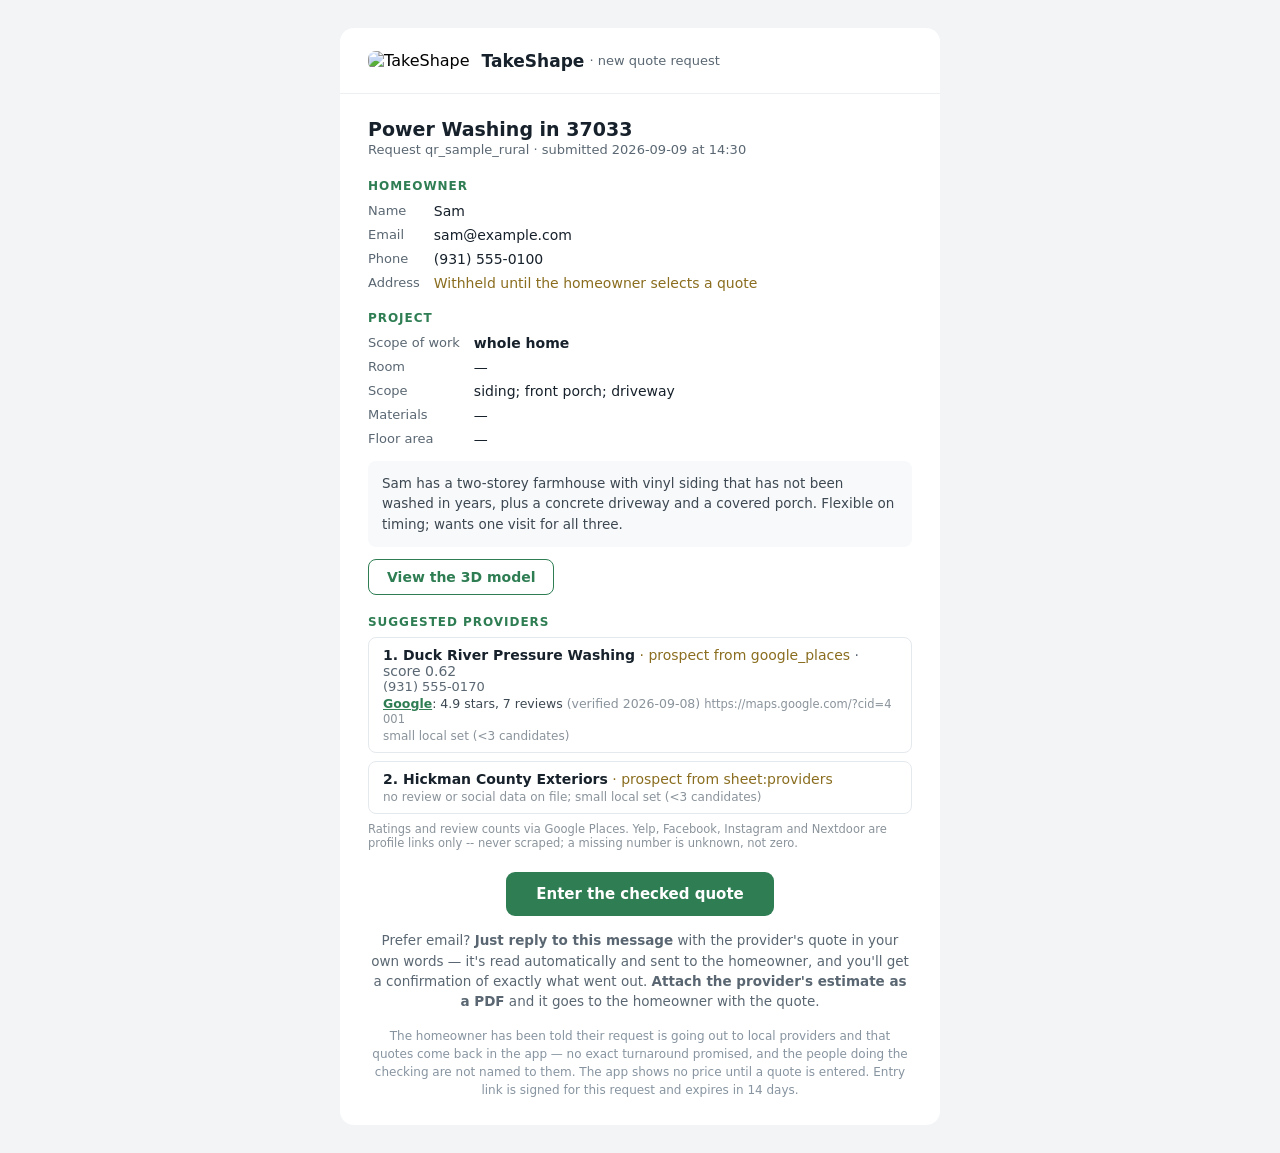
==== backend/docs/samples/ops-email-rural.html @ e4604470 "Sprint 1 follow-up: the first TestFlight run, and a silent-failure warning Quintin's Sep 23 notes fr" ====
<!doctype html><html><body style="margin:0;padding:0;background:#F2F4F6">
<table role="presentation" width="100%" cellpadding="0" cellspacing="0" style="background:#F2F4F6;padding:28px 12px">
<tr><td align="center">
<table role="presentation" width="600" cellpadding="0" cellspacing="0" style="max-width:600px;width:100%;background:#FFFFFF;border-radius:14px;overflow:hidden;font-family:'Segoe UI',system-ui,-apple-system,sans-serif">
<tr><td style="padding:22px 28px;border-bottom:1px solid #EDF0F3">
  <img src="https://ops.example.com/api/v1/assets/takeshape-logo.png" width="36" height="36" alt="TakeShape" style="border-radius:8px;vertical-align:middle;margin-right:12px"><span style="font-size:17px;font-weight:700;color:#17212B;vertical-align:middle">TakeShape</span>
  <span style="font-size:13px;color:#5A6772;vertical-align:middle"> · new quote request</span>
</td></tr>
<tr><td style="padding:24px 28px 8px">
  <div style="font-size:19px;font-weight:700;color:#17212B;margin-bottom:2px">Power Washing in 37033</div>
  <div style="font-size:13px;color:#5A6772">Request qr_sample_rural · submitted 2026-09-09 at 14:30</div>
</td></tr>
<tr><td style="padding:14px 28px 0">
  <div style="font-size:12px;font-weight:700;letter-spacing:.08em;text-transform:uppercase;color:#2E7D53;margin-bottom:6px">Homeowner</div>
  <table role="presentation" cellpadding="0" cellspacing="0">
    <tr><td style="padding:4px 14px 4px 0;color:#5A6772;font-size:13px;white-space:nowrap;vertical-align:top">Name</td><td style="padding:4px 0;color:#17212B;font-size:14px">Sam</td></tr>
    <tr><td style="padding:4px 14px 4px 0;color:#5A6772;font-size:13px;white-space:nowrap;vertical-align:top">Email</td><td style="padding:4px 0;color:#17212B;font-size:14px">sam@example.com</td></tr>
    <tr><td style="padding:4px 14px 4px 0;color:#5A6772;font-size:13px;white-space:nowrap;vertical-align:top">Phone</td><td style="padding:4px 0;color:#17212B;font-size:14px">(931) 555-0100</td></tr>
    <tr><td style="padding:4px 14px 4px 0;color:#5A6772;font-size:13px;white-space:nowrap;vertical-align:top">Address</td><td style="padding:4px 0;color:#17212B;font-size:14px"><span style="color:#8A6D1F">Withheld until the homeowner selects a quote</span></td></tr>
  </table>
</td></tr>
<tr><td style="padding:16px 28px 0">
  <div style="font-size:12px;font-weight:700;letter-spacing:.08em;text-transform:uppercase;color:#2E7D53;margin-bottom:6px">Project</div>
  <table role="presentation" cellpadding="0" cellspacing="0">
    <tr><td style="padding:4px 14px 4px 0;color:#5A6772;font-size:13px;white-space:nowrap;vertical-align:top">Scope of work</td><td style="padding:4px 0;color:#17212B;font-size:14px"><span style="font-weight:600">whole home</span></td></tr>
    <tr><td style="padding:4px 14px 4px 0;color:#5A6772;font-size:13px;white-space:nowrap;vertical-align:top">Room</td><td style="padding:4px 0;color:#17212B;font-size:14px">&mdash;</td></tr>
    <tr><td style="padding:4px 14px 4px 0;color:#5A6772;font-size:13px;white-space:nowrap;vertical-align:top">Scope</td><td style="padding:4px 0;color:#17212B;font-size:14px">siding; front porch; driveway</td></tr>
    <tr><td style="padding:4px 14px 4px 0;color:#5A6772;font-size:13px;white-space:nowrap;vertical-align:top">Materials</td><td style="padding:4px 0;color:#17212B;font-size:14px">—</td></tr>
    <tr><td style="padding:4px 14px 4px 0;color:#5A6772;font-size:13px;white-space:nowrap;vertical-align:top">Floor area</td><td style="padding:4px 0;color:#17212B;font-size:14px">—</td></tr>
  </table>
  <div style="margin-top:10px;padding:12px 14px;background:#F7F9FA;border-radius:8px;color:#3D4852;font-size:13.5px;line-height:1.55">Sam has a two-storey farmhouse with vinyl siding that has not been washed in years, plus a concrete driveway and a covered porch. Flexible on timing; wants one visit for all three.</div>
  <div style="margin-top:12px"><a href="https://storage.example.com/home-assets/flow-models/sample.usdz?token=sample" style="display:inline-block;background:#FFFFFF;color:#2E7D53;border:1.5px solid #2E7D53;border-radius:8px;padding:9px 18px;font-size:14px;font-weight:600;text-decoration:none">View the 3D model</a></div>
</td></tr>
<tr><td style="padding:20px 28px 0">
  <div style="font-size:12px;font-weight:700;letter-spacing:.08em;text-transform:uppercase;color:#2E7D53;margin-bottom:8px">Suggested providers</div>
  <div style="padding:9px 14px;border:1px solid #E4E9ED;border-radius:8px;margin:0 0 8px"><div style="font-size:14px;color:#17212B"><span style="font-weight:600">1. Duck River Pressure Washing</span><span style="color:#8A6D1F"> · prospect from google_places</span><span style="color:#5A6772"> · score 0.62</span></div><div style="color:#5A6772;font-size:13px">(931) 555-0170</div><div style="color:#3D4852;font-size:12.5px;margin-top:2px"><a href="https://maps.google.com/?cid=4001" style="color:#2E7D53;font-weight:600">Google</a>: 4.9 stars, 7 reviews <span style="color:#8A939B">(verified 2026-09-08)</span> <span style="color:#8A939B;font-size:11.5px;word-break:break-all">https://maps.google.com/?cid=4001</span></div><div style="color:#8A939B;font-size:12px;margin-top:3px">small local set (&lt;3 candidates)</div></div><div style="padding:9px 14px;border:1px solid #E4E9ED;border-radius:8px;margin:0 0 8px"><div style="font-size:14px;color:#17212B"><span style="font-weight:600">2. Hickman County Exteriors</span><span style="color:#8A6D1F"> · prospect from sheet:providers</span></div><div style="color:#5A6772;font-size:13px"></div><div style="color:#8A939B;font-size:12px;margin-top:3px">no review or social data on file; small local set (&lt;3 candidates)</div></div><div style="color:#8A939B;font-size:11.5px;margin-top:4px">Ratings and review counts via Google Places. Yelp, Facebook, Instagram and Nextdoor are profile links only -- never scraped; a missing number is unknown, not zero.</div>
</td></tr>
<tr><td style="padding:22px 28px 26px" align="center">
  <a href="https://ops.example.com/api/v1/ops/entry/qr_sample_rural/1791398200/ab8930c6ec33878469d8db45694a1dd8c842461518010eeeefdf3cd89e3b128f" style="display:inline-block;background:#2E7D53;color:#FFFFFF;border-radius:9px;padding:13px 30px;font-size:15px;font-weight:700;text-decoration:none">Enter the checked quote</a>
  <p style="color:#5A6772;font-size:13.5px;line-height:1.5;margin:14px 0 0">Prefer email? <strong>Just reply to this message</strong> with the provider's quote in your own words — it's read automatically and sent to the homeowner, and you'll get a confirmation of exactly what went out. <strong>Attach the provider's estimate as a PDF</strong> and it goes to the homeowner with the quote.</p>
  <p style="color:#8794A0;font-size:12px;line-height:1.5;margin:16px 0 0">The homeowner has been told their request is going out to local providers and that quotes come back in the app — no exact turnaround promised, and the people doing the checking are not named to them. The app shows no price until a quote is entered. Entry link is signed for this request and expires in 14 days.</p>
</td></tr>
</table>
</td></tr></table>
</body></html>
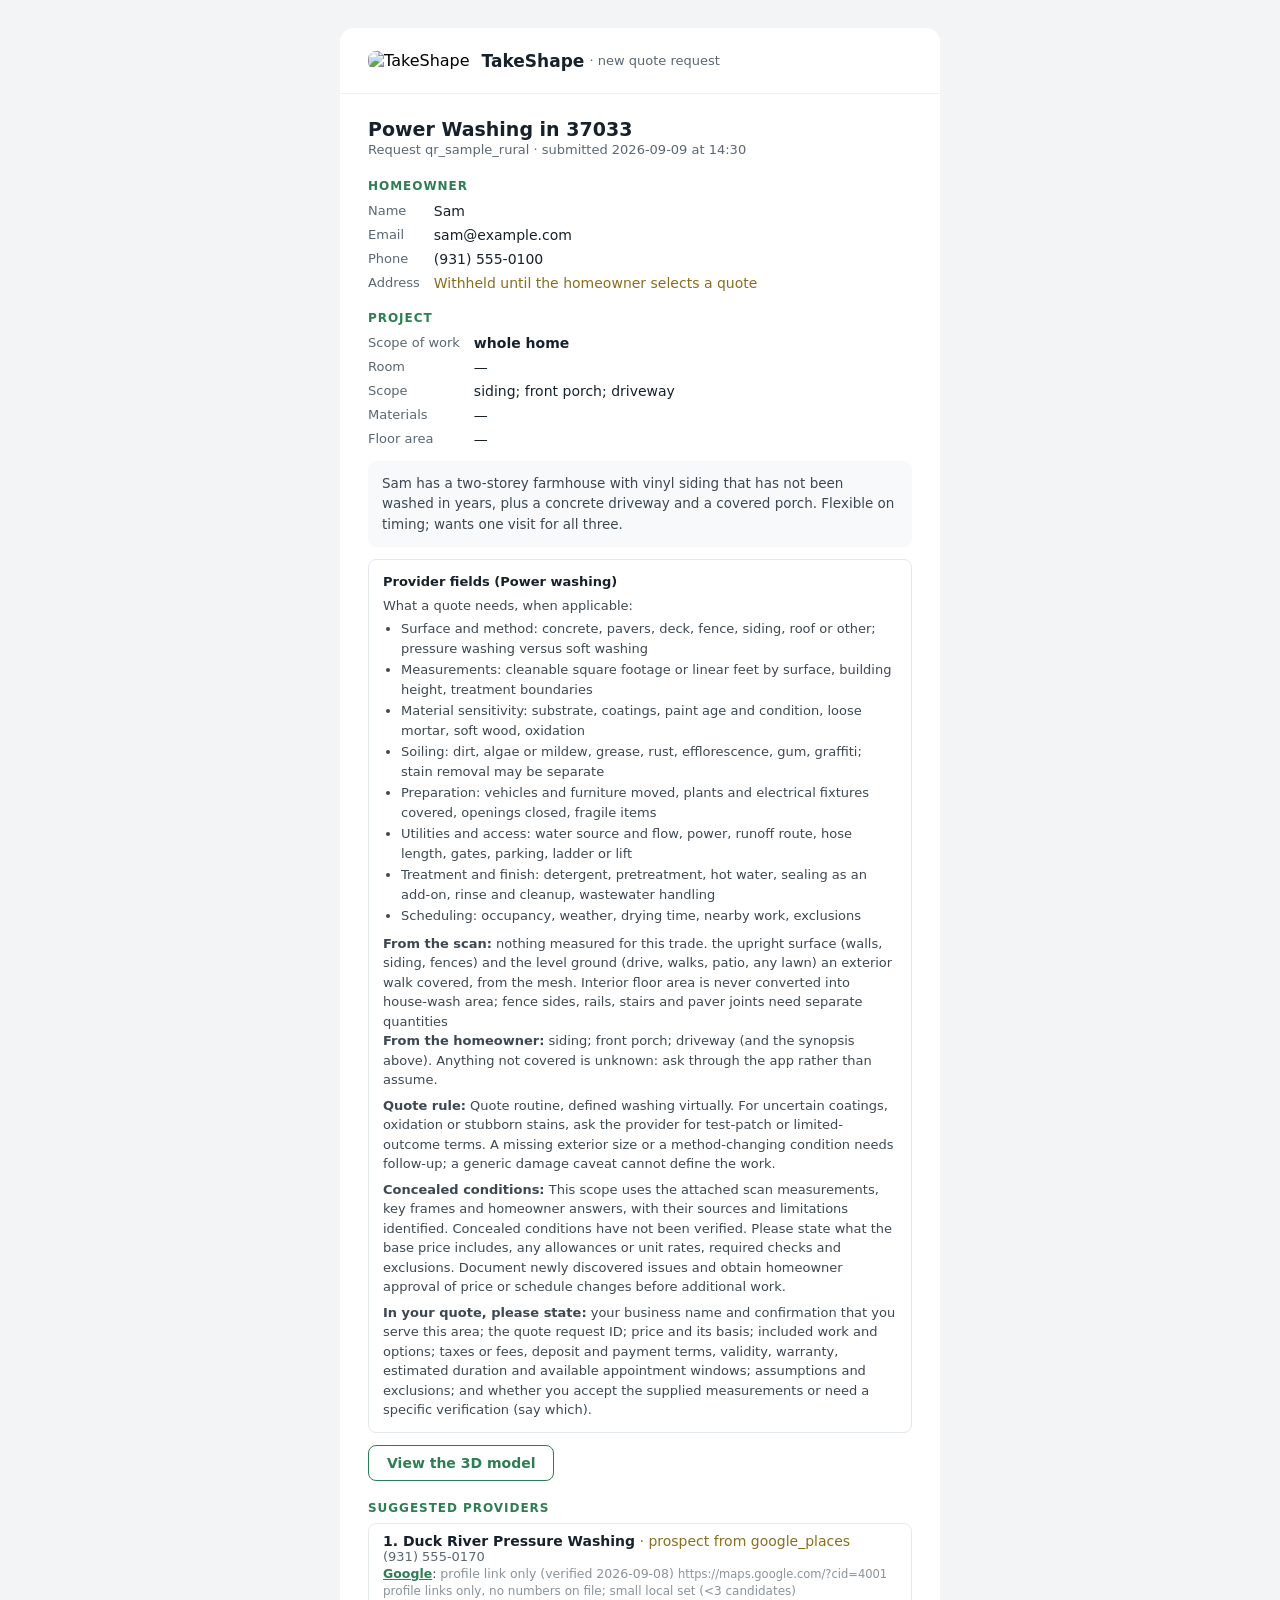
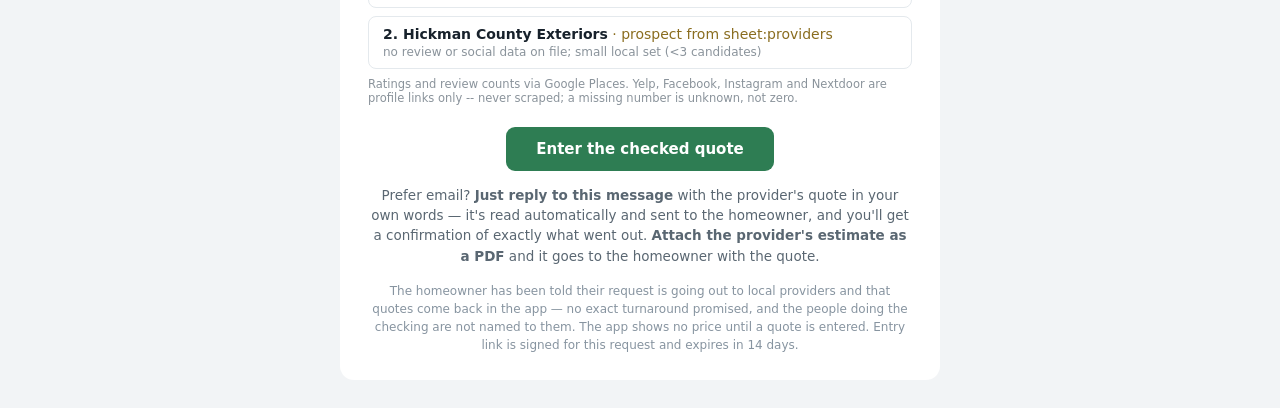
==== commit a8616f0c: "Quintin's service quote rubrics, read by the agent, the lead package and the homeowner Quintin's "Ta" ====
--- a/backend/docs/samples/ops-email-rural.html
+++ b/backend/docs/samples/ops-email-rural.html
@@ -29,14 +29,16 @@
     <tr><td style="padding:4px 14px 4px 0;color:#5A6772;font-size:13px;white-space:nowrap;vertical-align:top">Floor area</td><td style="padding:4px 0;color:#17212B;font-size:14px">—</td></tr>
   </table>
   <div style="margin-top:10px;padding:12px 14px;background:#F7F9FA;border-radius:8px;color:#3D4852;font-size:13.5px;line-height:1.55">Sam has a two-storey farmhouse with vinyl siding that has not been washed in years, plus a concrete driveway and a covered porch. Flexible on timing; wants one visit for all three.</div>
+  <div style="margin-top:12px;padding:12px 14px;border:1px solid #E3E8EC;border-radius:8px;color:#3D4852;font-size:13px;line-height:1.5"><div style="font-weight:700;color:#17212B;margin-bottom:4px">Provider fields (Power washing)</div><div>What a quote needs, when applicable:</div><ul style="margin:4px 0 8px 18px;padding:0"><li style="margin:2px 0">Surface and method: concrete, pavers, deck, fence, siding, roof or other; pressure washing versus soft washing</li><li style="margin:2px 0">Measurements: cleanable square footage or linear feet by surface, building height, treatment boundaries</li><li style="margin:2px 0">Material sensitivity: substrate, coatings, paint age and condition, loose mortar, soft wood, oxidation</li><li style="margin:2px 0">Soiling: dirt, algae or mildew, grease, rust, efflorescence, gum, graffiti; stain removal may be separate</li><li style="margin:2px 0">Preparation: vehicles and furniture moved, plants and electrical fixtures covered, openings closed, fragile items</li><li style="margin:2px 0">Utilities and access: water source and flow, power, runoff route, hose length, gates, parking, ladder or lift</li><li style="margin:2px 0">Treatment and finish: detergent, pretreatment, hot water, sealing as an add-on, rinse and cleanup, wastewater handling</li><li style="margin:2px 0">Scheduling: occupancy, weather, drying time, nearby work, exclusions</li></ul><div><b>From the scan:</b> nothing measured for this trade. the upright surface (walls, siding, fences) and the level ground (drive, walks, patio, any lawn) an exterior walk covered, from the mesh. Interior floor area is never converted into house-wash area; fence sides, rails, stairs and paver joints need separate quantities</div><div><b>From the homeowner:</b> siding; front porch; driveway (and the synopsis above). Anything not covered is unknown: ask through the app rather than assume.</div><div style="margin-top:6px"><b>Quote rule:</b> Quote routine, defined washing virtually. For uncertain coatings, oxidation or stubborn stains, ask the provider for test-patch or limited-outcome terms. A missing exterior size or a method-changing condition needs follow-up; a generic damage caveat cannot define the work.</div><div style="margin-top:6px"><b>Concealed conditions:</b> This scope uses the attached scan measurements, key frames and homeowner answers, with their sources and limitations identified. Concealed conditions have not been verified. Please state what the base price includes, any allowances or unit rates, required checks and exclusions. Document newly discovered issues and obtain homeowner approval of price or schedule changes before additional work.</div><div style="margin-top:6px"><b>In your quote, please state:</b> your business name and confirmation that you serve this area; the quote request ID; price and its basis; included work and options; taxes or fees, deposit and payment terms, validity, warranty, estimated duration and available appointment windows; assumptions and exclusions; and whether you accept the supplied measurements or need a specific verification (say which).</div></div>
   <div style="margin-top:12px"><a href="https://storage.example.com/home-assets/flow-models/sample.usdz?token=sample" style="display:inline-block;background:#FFFFFF;color:#2E7D53;border:1.5px solid #2E7D53;border-radius:8px;padding:9px 18px;font-size:14px;font-weight:600;text-decoration:none">View the 3D model</a></div>
+
 </td></tr>
 <tr><td style="padding:20px 28px 0">
   <div style="font-size:12px;font-weight:700;letter-spacing:.08em;text-transform:uppercase;color:#2E7D53;margin-bottom:8px">Suggested providers</div>
-  <div style="padding:9px 14px;border:1px solid #E4E9ED;border-radius:8px;margin:0 0 8px"><div style="font-size:14px;color:#17212B"><span style="font-weight:600">1. Duck River Pressure Washing</span><span style="color:#8A6D1F"> · prospect from google_places</span><span style="color:#5A6772"> · score 0.62</span></div><div style="color:#5A6772;font-size:13px">(931) 555-0170</div><div style="color:#3D4852;font-size:12.5px;margin-top:2px"><a href="https://maps.google.com/?cid=4001" style="color:#2E7D53;font-weight:600">Google</a>: 4.9 stars, 7 reviews <span style="color:#8A939B">(verified 2026-09-08)</span> <span style="color:#8A939B;font-size:11.5px;word-break:break-all">https://maps.google.com/?cid=4001</span></div><div style="color:#8A939B;font-size:12px;margin-top:3px">small local set (&lt;3 candidates)</div></div><div style="padding:9px 14px;border:1px solid #E4E9ED;border-radius:8px;margin:0 0 8px"><div style="font-size:14px;color:#17212B"><span style="font-weight:600">2. Hickman County Exteriors</span><span style="color:#8A6D1F"> · prospect from sheet:providers</span></div><div style="color:#5A6772;font-size:13px"></div><div style="color:#8A939B;font-size:12px;margin-top:3px">no review or social data on file; small local set (&lt;3 candidates)</div></div><div style="color:#8A939B;font-size:11.5px;margin-top:4px">Ratings and review counts via Google Places. Yelp, Facebook, Instagram and Nextdoor are profile links only -- never scraped; a missing number is unknown, not zero.</div>
+  <div style="padding:9px 14px;border:1px solid #E4E9ED;border-radius:8px;margin:0 0 8px"><div style="font-size:14px;color:#17212B"><span style="font-weight:600">1. Duck River Pressure Washing</span><span style="color:#8A6D1F"> · prospect from google_places</span></div><div style="color:#5A6772;font-size:13px">(931) 555-0170</div><div style="color:#3D4852;font-size:12.5px;margin-top:2px"><a href="https://maps.google.com/?cid=4001" style="color:#2E7D53;font-weight:600">Google</a>: <span style="color:#8A939B">profile link only</span> <span style="color:#8A939B">(verified 2026-09-08)</span> <span style="color:#8A939B;font-size:11.5px;word-break:break-all">https://maps.google.com/?cid=4001</span></div><div style="color:#8A939B;font-size:12px;margin-top:3px">profile links only, no numbers on file; small local set (&lt;3 candidates)</div></div><div style="padding:9px 14px;border:1px solid #E4E9ED;border-radius:8px;margin:0 0 8px"><div style="font-size:14px;color:#17212B"><span style="font-weight:600">2. Hickman County Exteriors</span><span style="color:#8A6D1F"> · prospect from sheet:providers</span></div><div style="color:#5A6772;font-size:13px"></div><div style="color:#8A939B;font-size:12px;margin-top:3px">no review or social data on file; small local set (&lt;3 candidates)</div></div><div style="color:#8A939B;font-size:11.5px;margin-top:4px">Ratings and review counts via Google Places. Yelp, Facebook, Instagram and Nextdoor are profile links only -- never scraped; a missing number is unknown, not zero.</div>
 </td></tr>
 <tr><td style="padding:22px 28px 26px" align="center">
-  <a href="https://ops.example.com/api/v1/ops/entry/qr_sample_rural/1791398200/ab8930c6ec33878469d8db45694a1dd8c842461518010eeeefdf3cd89e3b128f" style="display:inline-block;background:#2E7D53;color:#FFFFFF;border-radius:9px;padding:13px 30px;font-size:15px;font-weight:700;text-decoration:none">Enter the checked quote</a>
+  <a href="https://ops.example.com/api/v1/ops/entry/qr_sample_rural/1792778499/3a756cbdab812338d99602a613253aa3e31c2c41977a967e20a46d633f9bf361" style="display:inline-block;background:#2E7D53;color:#FFFFFF;border-radius:9px;padding:13px 30px;font-size:15px;font-weight:700;text-decoration:none">Enter the checked quote</a>
   <p style="color:#5A6772;font-size:13.5px;line-height:1.5;margin:14px 0 0">Prefer email? <strong>Just reply to this message</strong> with the provider's quote in your own words — it's read automatically and sent to the homeowner, and you'll get a confirmation of exactly what went out. <strong>Attach the provider's estimate as a PDF</strong> and it goes to the homeowner with the quote.</p>
   <p style="color:#8794A0;font-size:12px;line-height:1.5;margin:16px 0 0">The homeowner has been told their request is going out to local providers and that quotes come back in the app — no exact turnaround promised, and the people doing the checking are not named to them. The app shows no price until a quote is entered. Entry link is signed for this request and expires in 14 days.</p>
 </td></tr>
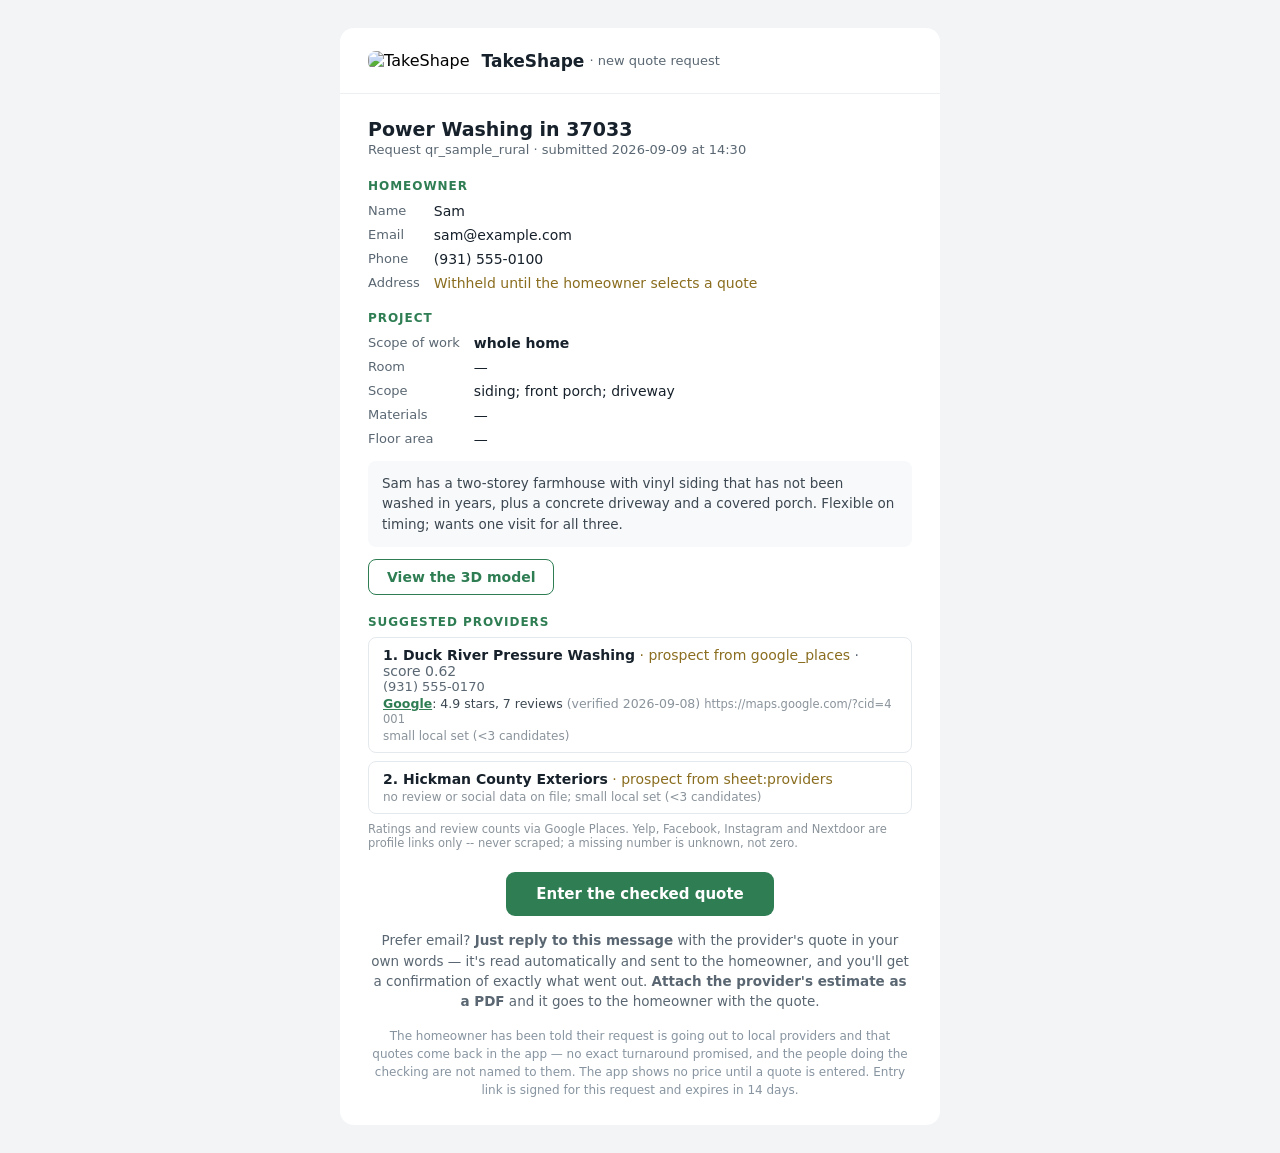
==== commit b5b682f9: "Add revision-pinned scan galleries and desktop models to quote emails" ====
--- a/backend/docs/samples/ops-email-rural.html
+++ b/backend/docs/samples/ops-email-rural.html
@@ -29,16 +29,15 @@
     <tr><td style="padding:4px 14px 4px 0;color:#5A6772;font-size:13px;white-space:nowrap;vertical-align:top">Floor area</td><td style="padding:4px 0;color:#17212B;font-size:14px">—</td></tr>
   </table>
   <div style="margin-top:10px;padding:12px 14px;background:#F7F9FA;border-radius:8px;color:#3D4852;font-size:13.5px;line-height:1.55">Sam has a two-storey farmhouse with vinyl siding that has not been washed in years, plus a concrete driveway and a covered porch. Flexible on timing; wants one visit for all three.</div>
-  <div style="margin-top:12px;padding:12px 14px;border:1px solid #E3E8EC;border-radius:8px;color:#3D4852;font-size:13px;line-height:1.5"><div style="font-weight:700;color:#17212B;margin-bottom:4px">Provider fields (Power washing)</div><div>What a quote needs, when applicable:</div><ul style="margin:4px 0 8px 18px;padding:0"><li style="margin:2px 0">Surface and method: concrete, pavers, deck, fence, siding, roof or other; pressure washing versus soft washing</li><li style="margin:2px 0">Measurements: cleanable square footage or linear feet by surface, building height, treatment boundaries</li><li style="margin:2px 0">Material sensitivity: substrate, coatings, paint age and condition, loose mortar, soft wood, oxidation</li><li style="margin:2px 0">Soiling: dirt, algae or mildew, grease, rust, efflorescence, gum, graffiti; stain removal may be separate</li><li style="margin:2px 0">Preparation: vehicles and furniture moved, plants and electrical fixtures covered, openings closed, fragile items</li><li style="margin:2px 0">Utilities and access: water source and flow, power, runoff route, hose length, gates, parking, ladder or lift</li><li style="margin:2px 0">Treatment and finish: detergent, pretreatment, hot water, sealing as an add-on, rinse and cleanup, wastewater handling</li><li style="margin:2px 0">Scheduling: occupancy, weather, drying time, nearby work, exclusions</li></ul><div><b>From the scan:</b> nothing measured for this trade. the upright surface (walls, siding, fences) and the level ground (drive, walks, patio, any lawn) an exterior walk covered, from the mesh. Interior floor area is never converted into house-wash area; fence sides, rails, stairs and paver joints need separate quantities</div><div><b>From the homeowner:</b> siding; front porch; driveway (and the synopsis above). Anything not covered is unknown: ask through the app rather than assume.</div><div style="margin-top:6px"><b>Quote rule:</b> Quote routine, defined washing virtually. For uncertain coatings, oxidation or stubborn stains, ask the provider for test-patch or limited-outcome terms. A missing exterior size or a method-changing condition needs follow-up; a generic damage caveat cannot define the work.</div><div style="margin-top:6px"><b>Concealed conditions:</b> This scope uses the attached scan measurements, key frames and homeowner answers, with their sources and limitations identified. Concealed conditions have not been verified. Please state what the base price includes, any allowances or unit rates, required checks and exclusions. Document newly discovered issues and obtain homeowner approval of price or schedule changes before additional work.</div><div style="margin-top:6px"><b>In your quote, please state:</b> your business name and confirmation that you serve this area; the quote request ID; price and its basis; included work and options; taxes or fees, deposit and payment terms, validity, warranty, estimated duration and available appointment windows; assumptions and exclusions; and whether you accept the supplied measurements or need a specific verification (say which).</div></div>
   <div style="margin-top:12px"><a href="https://storage.example.com/home-assets/flow-models/sample.usdz?token=sample" style="display:inline-block;background:#FFFFFF;color:#2E7D53;border:1.5px solid #2E7D53;border-radius:8px;padding:9px 18px;font-size:14px;font-weight:600;text-decoration:none">View the 3D model</a></div>
 
 </td></tr>
 <tr><td style="padding:20px 28px 0">
   <div style="font-size:12px;font-weight:700;letter-spacing:.08em;text-transform:uppercase;color:#2E7D53;margin-bottom:8px">Suggested providers</div>
-  <div style="padding:9px 14px;border:1px solid #E4E9ED;border-radius:8px;margin:0 0 8px"><div style="font-size:14px;color:#17212B"><span style="font-weight:600">1. Duck River Pressure Washing</span><span style="color:#8A6D1F"> · prospect from google_places</span></div><div style="color:#5A6772;font-size:13px">(931) 555-0170</div><div style="color:#3D4852;font-size:12.5px;margin-top:2px"><a href="https://maps.google.com/?cid=4001" style="color:#2E7D53;font-weight:600">Google</a>: <span style="color:#8A939B">profile link only</span> <span style="color:#8A939B">(verified 2026-09-08)</span> <span style="color:#8A939B;font-size:11.5px;word-break:break-all">https://maps.google.com/?cid=4001</span></div><div style="color:#8A939B;font-size:12px;margin-top:3px">profile links only, no numbers on file; small local set (&lt;3 candidates)</div></div><div style="padding:9px 14px;border:1px solid #E4E9ED;border-radius:8px;margin:0 0 8px"><div style="font-size:14px;color:#17212B"><span style="font-weight:600">2. Hickman County Exteriors</span><span style="color:#8A6D1F"> · prospect from sheet:providers</span></div><div style="color:#5A6772;font-size:13px"></div><div style="color:#8A939B;font-size:12px;margin-top:3px">no review or social data on file; small local set (&lt;3 candidates)</div></div><div style="color:#8A939B;font-size:11.5px;margin-top:4px">Ratings and review counts via Google Places. Yelp, Facebook, Instagram and Nextdoor are profile links only -- never scraped; a missing number is unknown, not zero.</div>
+  <div style="padding:9px 14px;border:1px solid #E4E9ED;border-radius:8px;margin:0 0 8px"><div style="font-size:14px;color:#17212B"><span style="font-weight:600">1. Duck River Pressure Washing</span><span style="color:#8A6D1F"> · prospect from google_places</span><span style="color:#5A6772"> · score 0.62</span></div><div style="color:#5A6772;font-size:13px">(931) 555-0170</div><div style="color:#3D4852;font-size:12.5px;margin-top:2px"><a href="https://maps.google.com/?cid=4001" style="color:#2E7D53;font-weight:600">Google</a>: 4.9 stars, 7 reviews <span style="color:#8A939B">(verified 2026-09-08)</span> <span style="color:#8A939B;font-size:11.5px;word-break:break-all">https://maps.google.com/?cid=4001</span></div><div style="color:#8A939B;font-size:12px;margin-top:3px">small local set (&lt;3 candidates)</div></div><div style="padding:9px 14px;border:1px solid #E4E9ED;border-radius:8px;margin:0 0 8px"><div style="font-size:14px;color:#17212B"><span style="font-weight:600">2. Hickman County Exteriors</span><span style="color:#8A6D1F"> · prospect from sheet:providers</span></div><div style="color:#5A6772;font-size:13px"></div><div style="color:#8A939B;font-size:12px;margin-top:3px">no review or social data on file; small local set (&lt;3 candidates)</div></div><div style="color:#8A939B;font-size:11.5px;margin-top:4px">Ratings and review counts via Google Places. Yelp, Facebook, Instagram and Nextdoor are profile links only -- never scraped; a missing number is unknown, not zero.</div>
 </td></tr>
 <tr><td style="padding:22px 28px 26px" align="center">
-  <a href="https://ops.example.com/api/v1/ops/entry/qr_sample_rural/1792778499/3a756cbdab812338d99602a613253aa3e31c2c41977a967e20a46d633f9bf361" style="display:inline-block;background:#2E7D53;color:#FFFFFF;border-radius:9px;padding:13px 30px;font-size:15px;font-weight:700;text-decoration:none">Enter the checked quote</a>
+  <a href="https://ops.example.com/api/v1/ops/entry/qr_sample_rural/1792517357/09b271621c95fe2e77ed6f32266d9f621462f15bf708165c10d0814915ee618c" style="display:inline-block;background:#2E7D53;color:#FFFFFF;border-radius:9px;padding:13px 30px;font-size:15px;font-weight:700;text-decoration:none">Enter the checked quote</a>
   <p style="color:#5A6772;font-size:13.5px;line-height:1.5;margin:14px 0 0">Prefer email? <strong>Just reply to this message</strong> with the provider's quote in your own words — it's read automatically and sent to the homeowner, and you'll get a confirmation of exactly what went out. <strong>Attach the provider's estimate as a PDF</strong> and it goes to the homeowner with the quote.</p>
   <p style="color:#8794A0;font-size:12px;line-height:1.5;margin:16px 0 0">The homeowner has been told their request is going out to local providers and that quotes come back in the app — no exact turnaround promised, and the people doing the checking are not named to them. The app shows no price until a quote is entered. Entry link is signed for this request and expires in 14 days.</p>
 </td></tr>
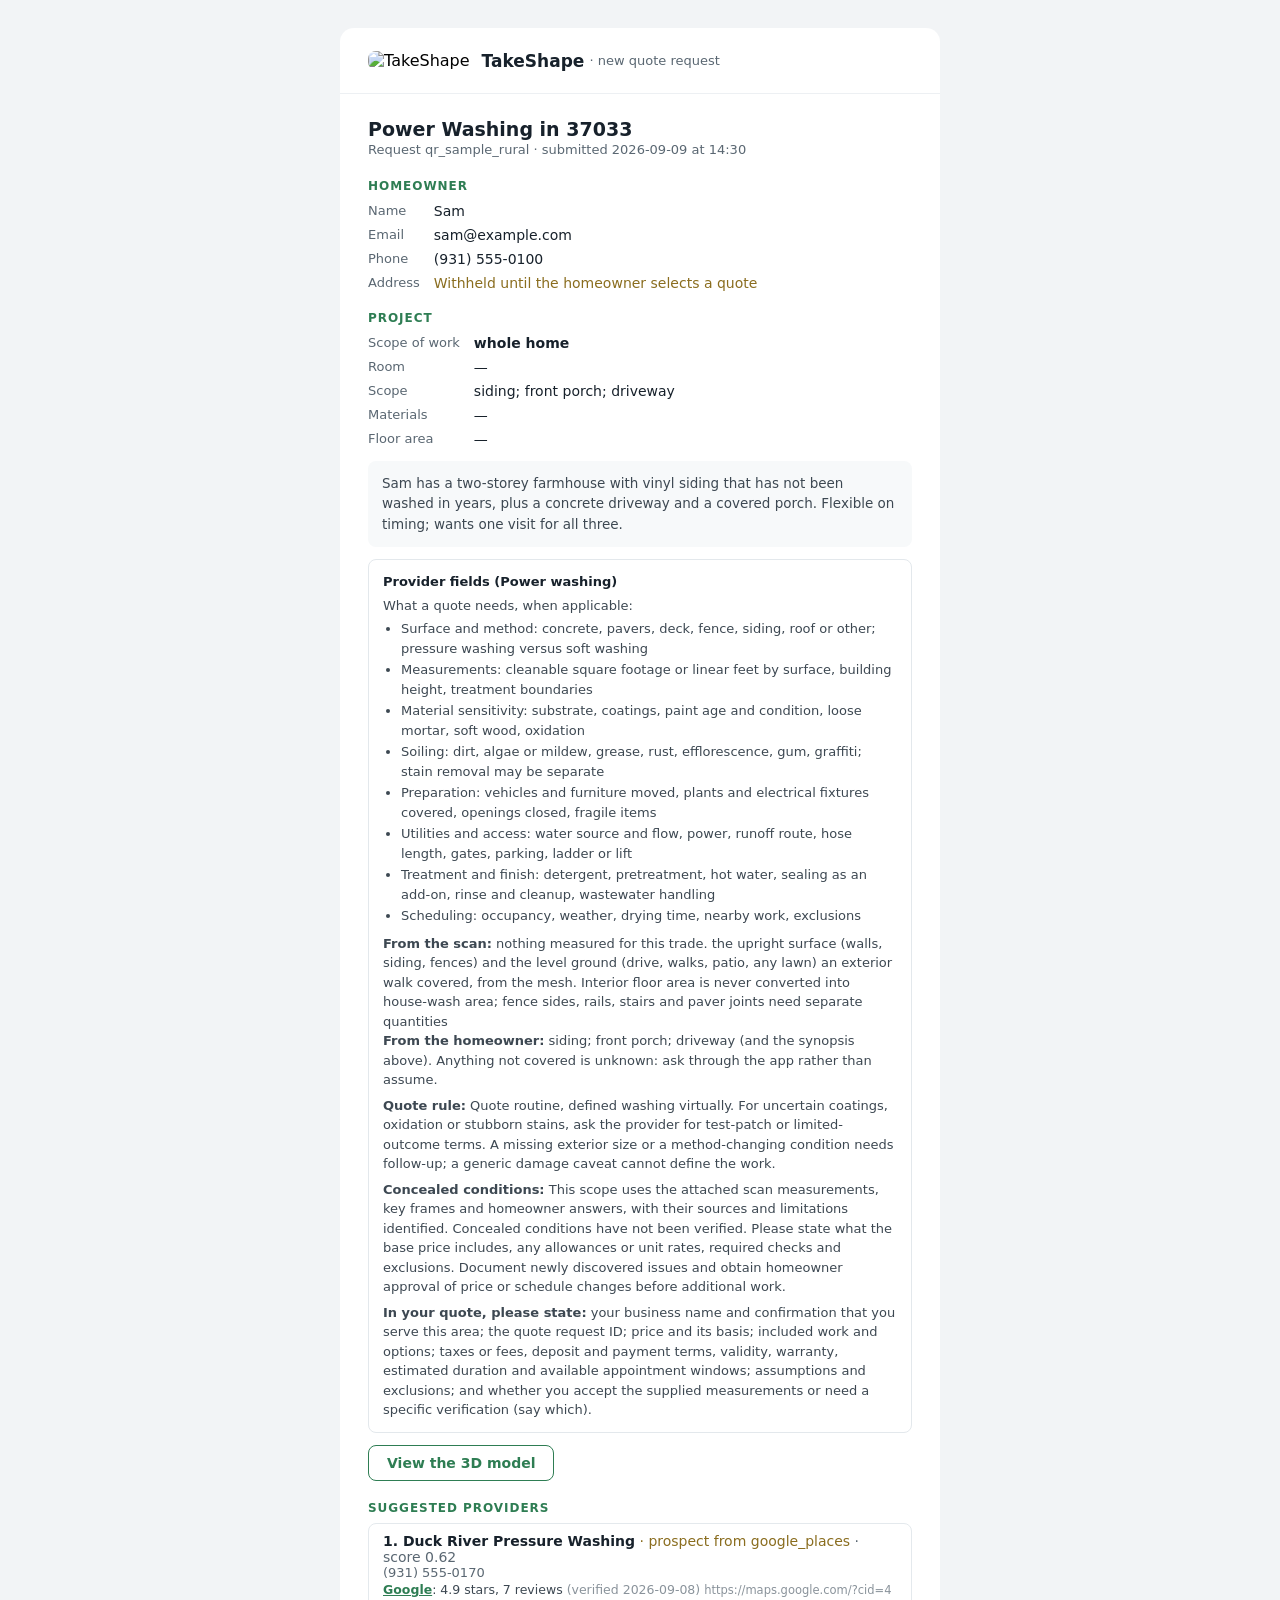
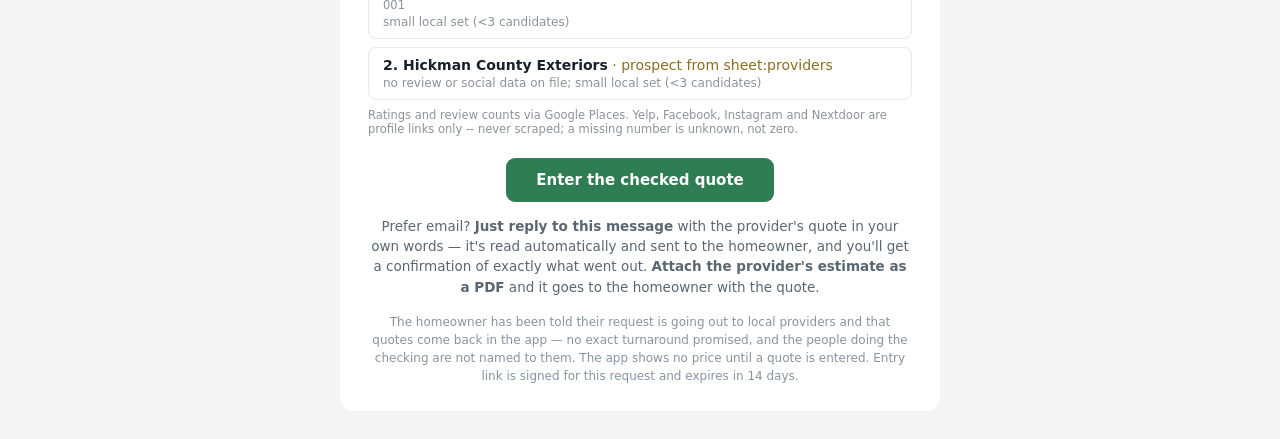
==== commit ee497688: "Pin the clock the Places expiry reads in tests and the sample script The provider fixture and the go" ====
--- a/backend/docs/samples/ops-email-rural.html
+++ b/backend/docs/samples/ops-email-rural.html
@@ -29,6 +29,7 @@
     <tr><td style="padding:4px 14px 4px 0;color:#5A6772;font-size:13px;white-space:nowrap;vertical-align:top">Floor area</td><td style="padding:4px 0;color:#17212B;font-size:14px">—</td></tr>
   </table>
   <div style="margin-top:10px;padding:12px 14px;background:#F7F9FA;border-radius:8px;color:#3D4852;font-size:13.5px;line-height:1.55">Sam has a two-storey farmhouse with vinyl siding that has not been washed in years, plus a concrete driveway and a covered porch. Flexible on timing; wants one visit for all three.</div>
+  <div style="margin-top:12px;padding:12px 14px;border:1px solid #E3E8EC;border-radius:8px;color:#3D4852;font-size:13px;line-height:1.5"><div style="font-weight:700;color:#17212B;margin-bottom:4px">Provider fields (Power washing)</div><div>What a quote needs, when applicable:</div><ul style="margin:4px 0 8px 18px;padding:0"><li style="margin:2px 0">Surface and method: concrete, pavers, deck, fence, siding, roof or other; pressure washing versus soft washing</li><li style="margin:2px 0">Measurements: cleanable square footage or linear feet by surface, building height, treatment boundaries</li><li style="margin:2px 0">Material sensitivity: substrate, coatings, paint age and condition, loose mortar, soft wood, oxidation</li><li style="margin:2px 0">Soiling: dirt, algae or mildew, grease, rust, efflorescence, gum, graffiti; stain removal may be separate</li><li style="margin:2px 0">Preparation: vehicles and furniture moved, plants and electrical fixtures covered, openings closed, fragile items</li><li style="margin:2px 0">Utilities and access: water source and flow, power, runoff route, hose length, gates, parking, ladder or lift</li><li style="margin:2px 0">Treatment and finish: detergent, pretreatment, hot water, sealing as an add-on, rinse and cleanup, wastewater handling</li><li style="margin:2px 0">Scheduling: occupancy, weather, drying time, nearby work, exclusions</li></ul><div><b>From the scan:</b> nothing measured for this trade. the upright surface (walls, siding, fences) and the level ground (drive, walks, patio, any lawn) an exterior walk covered, from the mesh. Interior floor area is never converted into house-wash area; fence sides, rails, stairs and paver joints need separate quantities</div><div><b>From the homeowner:</b> siding; front porch; driveway (and the synopsis above). Anything not covered is unknown: ask through the app rather than assume.</div><div style="margin-top:6px"><b>Quote rule:</b> Quote routine, defined washing virtually. For uncertain coatings, oxidation or stubborn stains, ask the provider for test-patch or limited-outcome terms. A missing exterior size or a method-changing condition needs follow-up; a generic damage caveat cannot define the work.</div><div style="margin-top:6px"><b>Concealed conditions:</b> This scope uses the attached scan measurements, key frames and homeowner answers, with their sources and limitations identified. Concealed conditions have not been verified. Please state what the base price includes, any allowances or unit rates, required checks and exclusions. Document newly discovered issues and obtain homeowner approval of price or schedule changes before additional work.</div><div style="margin-top:6px"><b>In your quote, please state:</b> your business name and confirmation that you serve this area; the quote request ID; price and its basis; included work and options; taxes or fees, deposit and payment terms, validity, warranty, estimated duration and available appointment windows; assumptions and exclusions; and whether you accept the supplied measurements or need a specific verification (say which).</div></div>
   <div style="margin-top:12px"><a href="https://storage.example.com/home-assets/flow-models/sample.usdz?token=sample" style="display:inline-block;background:#FFFFFF;color:#2E7D53;border:1.5px solid #2E7D53;border-radius:8px;padding:9px 18px;font-size:14px;font-weight:600;text-decoration:none">View the 3D model</a></div>
 
 </td></tr>
@@ -37,7 +38,7 @@
   <div style="padding:9px 14px;border:1px solid #E4E9ED;border-radius:8px;margin:0 0 8px"><div style="font-size:14px;color:#17212B"><span style="font-weight:600">1. Duck River Pressure Washing</span><span style="color:#8A6D1F"> · prospect from google_places</span><span style="color:#5A6772"> · score 0.62</span></div><div style="color:#5A6772;font-size:13px">(931) 555-0170</div><div style="color:#3D4852;font-size:12.5px;margin-top:2px"><a href="https://maps.google.com/?cid=4001" style="color:#2E7D53;font-weight:600">Google</a>: 4.9 stars, 7 reviews <span style="color:#8A939B">(verified 2026-09-08)</span> <span style="color:#8A939B;font-size:11.5px;word-break:break-all">https://maps.google.com/?cid=4001</span></div><div style="color:#8A939B;font-size:12px;margin-top:3px">small local set (&lt;3 candidates)</div></div><div style="padding:9px 14px;border:1px solid #E4E9ED;border-radius:8px;margin:0 0 8px"><div style="font-size:14px;color:#17212B"><span style="font-weight:600">2. Hickman County Exteriors</span><span style="color:#8A6D1F"> · prospect from sheet:providers</span></div><div style="color:#5A6772;font-size:13px"></div><div style="color:#8A939B;font-size:12px;margin-top:3px">no review or social data on file; small local set (&lt;3 candidates)</div></div><div style="color:#8A939B;font-size:11.5px;margin-top:4px">Ratings and review counts via Google Places. Yelp, Facebook, Instagram and Nextdoor are profile links only -- never scraped; a missing number is unknown, not zero.</div>
 </td></tr>
 <tr><td style="padding:22px 28px 26px" align="center">
-  <a href="https://ops.example.com/api/v1/ops/entry/qr_sample_rural/1792517357/09b271621c95fe2e77ed6f32266d9f621462f15bf708165c10d0814915ee618c" style="display:inline-block;background:#2E7D53;color:#FFFFFF;border-radius:9px;padding:13px 30px;font-size:15px;font-weight:700;text-decoration:none">Enter the checked quote</a>
+  <a href="https://ops.example.com/api/v1/ops/entry/qr_sample_rural/1792778667/51dc995c1f1a243abac9b91192dc994e5fd6b82a260f02e0b93cef687b053d7a" style="display:inline-block;background:#2E7D53;color:#FFFFFF;border-radius:9px;padding:13px 30px;font-size:15px;font-weight:700;text-decoration:none">Enter the checked quote</a>
   <p style="color:#5A6772;font-size:13.5px;line-height:1.5;margin:14px 0 0">Prefer email? <strong>Just reply to this message</strong> with the provider's quote in your own words — it's read automatically and sent to the homeowner, and you'll get a confirmation of exactly what went out. <strong>Attach the provider's estimate as a PDF</strong> and it goes to the homeowner with the quote.</p>
   <p style="color:#8794A0;font-size:12px;line-height:1.5;margin:16px 0 0">The homeowner has been told their request is going out to local providers and that quotes come back in the app — no exact turnaround promised, and the people doing the checking are not named to them. The app shows no price until a quote is entered. Entry link is signed for this request and expires in 14 days.</p>
 </td></tr>
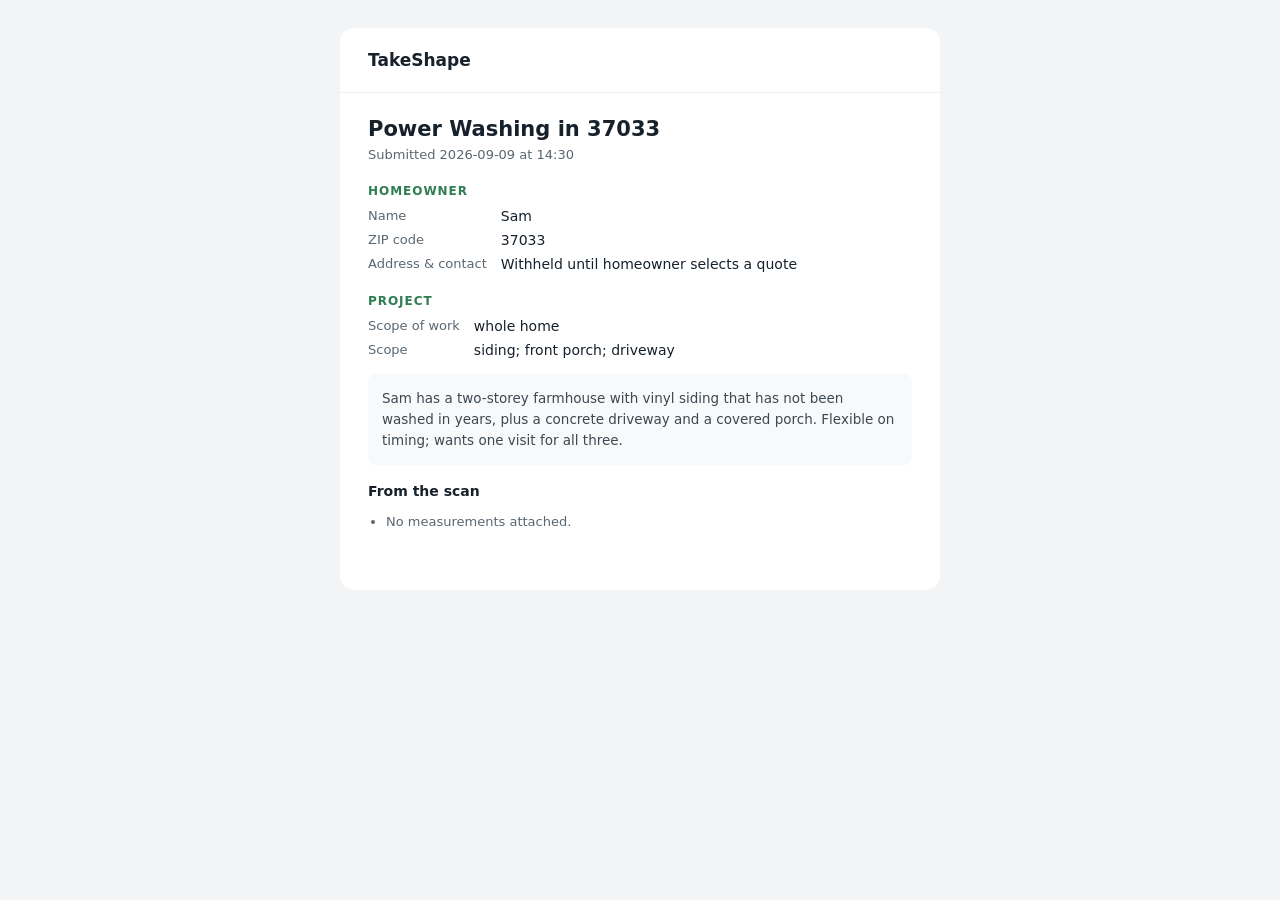
==== commit a4245e52: "Simplify provider experience and support signed or callback approvals" ====
--- a/backend/docs/samples/ops-email-rural.html
+++ b/backend/docs/samples/ops-email-rural.html
@@ -1,47 +1,11 @@
 <!doctype html><html><body style="margin:0;padding:0;background:#F2F4F6">
-<table role="presentation" width="100%" cellpadding="0" cellspacing="0" style="background:#F2F4F6;padding:28px 12px">
-<tr><td align="center">
+<table role="presentation" width="100%" cellpadding="0" cellspacing="0" style="background:#F2F4F6;padding:28px 12px"><tr><td align="center">
 <table role="presentation" width="600" cellpadding="0" cellspacing="0" style="max-width:600px;width:100%;background:#FFFFFF;border-radius:14px;overflow:hidden;font-family:'Segoe UI',system-ui,-apple-system,sans-serif">
-<tr><td style="padding:22px 28px;border-bottom:1px solid #EDF0F3">
-  <img src="https://ops.example.com/api/v1/assets/takeshape-logo.png" width="36" height="36" alt="TakeShape" style="border-radius:8px;vertical-align:middle;margin-right:12px"><span style="font-size:17px;font-weight:700;color:#17212B;vertical-align:middle">TakeShape</span>
-  <span style="font-size:13px;color:#5A6772;vertical-align:middle"> · new quote request</span>
-</td></tr>
-<tr><td style="padding:24px 28px 8px">
-  <div style="font-size:19px;font-weight:700;color:#17212B;margin-bottom:2px">Power Washing in 37033</div>
-  <div style="font-size:13px;color:#5A6772">Request qr_sample_rural · submitted 2026-09-09 at 14:30</div>
-</td></tr>
-<tr><td style="padding:14px 28px 0">
-  <div style="font-size:12px;font-weight:700;letter-spacing:.08em;text-transform:uppercase;color:#2E7D53;margin-bottom:6px">Homeowner</div>
-  <table role="presentation" cellpadding="0" cellspacing="0">
-    <tr><td style="padding:4px 14px 4px 0;color:#5A6772;font-size:13px;white-space:nowrap;vertical-align:top">Name</td><td style="padding:4px 0;color:#17212B;font-size:14px">Sam</td></tr>
-    <tr><td style="padding:4px 14px 4px 0;color:#5A6772;font-size:13px;white-space:nowrap;vertical-align:top">Email</td><td style="padding:4px 0;color:#17212B;font-size:14px">sam@example.com</td></tr>
-    <tr><td style="padding:4px 14px 4px 0;color:#5A6772;font-size:13px;white-space:nowrap;vertical-align:top">Phone</td><td style="padding:4px 0;color:#17212B;font-size:14px">(931) 555-0100</td></tr>
-    <tr><td style="padding:4px 14px 4px 0;color:#5A6772;font-size:13px;white-space:nowrap;vertical-align:top">Address</td><td style="padding:4px 0;color:#17212B;font-size:14px"><span style="color:#8A6D1F">Withheld until the homeowner selects a quote</span></td></tr>
-  </table>
-</td></tr>
-<tr><td style="padding:16px 28px 0">
-  <div style="font-size:12px;font-weight:700;letter-spacing:.08em;text-transform:uppercase;color:#2E7D53;margin-bottom:6px">Project</div>
-  <table role="presentation" cellpadding="0" cellspacing="0">
-    <tr><td style="padding:4px 14px 4px 0;color:#5A6772;font-size:13px;white-space:nowrap;vertical-align:top">Scope of work</td><td style="padding:4px 0;color:#17212B;font-size:14px"><span style="font-weight:600">whole home</span></td></tr>
-    <tr><td style="padding:4px 14px 4px 0;color:#5A6772;font-size:13px;white-space:nowrap;vertical-align:top">Room</td><td style="padding:4px 0;color:#17212B;font-size:14px">&mdash;</td></tr>
-    <tr><td style="padding:4px 14px 4px 0;color:#5A6772;font-size:13px;white-space:nowrap;vertical-align:top">Scope</td><td style="padding:4px 0;color:#17212B;font-size:14px">siding; front porch; driveway</td></tr>
-    <tr><td style="padding:4px 14px 4px 0;color:#5A6772;font-size:13px;white-space:nowrap;vertical-align:top">Materials</td><td style="padding:4px 0;color:#17212B;font-size:14px">—</td></tr>
-    <tr><td style="padding:4px 14px 4px 0;color:#5A6772;font-size:13px;white-space:nowrap;vertical-align:top">Floor area</td><td style="padding:4px 0;color:#17212B;font-size:14px">—</td></tr>
-  </table>
-  <div style="margin-top:10px;padding:12px 14px;background:#F7F9FA;border-radius:8px;color:#3D4852;font-size:13.5px;line-height:1.55">Sam has a two-storey farmhouse with vinyl siding that has not been washed in years, plus a concrete driveway and a covered porch. Flexible on timing; wants one visit for all three.</div>
-  <div style="margin-top:12px;padding:12px 14px;border:1px solid #E3E8EC;border-radius:8px;color:#3D4852;font-size:13px;line-height:1.5"><div style="font-weight:700;color:#17212B;margin-bottom:4px">Provider fields (Power washing)</div><div>What a quote needs, when applicable:</div><ul style="margin:4px 0 8px 18px;padding:0"><li style="margin:2px 0">Surface and method: concrete, pavers, deck, fence, siding, roof or other; pressure washing versus soft washing</li><li style="margin:2px 0">Measurements: cleanable square footage or linear feet by surface, building height, treatment boundaries</li><li style="margin:2px 0">Material sensitivity: substrate, coatings, paint age and condition, loose mortar, soft wood, oxidation</li><li style="margin:2px 0">Soiling: dirt, algae or mildew, grease, rust, efflorescence, gum, graffiti; stain removal may be separate</li><li style="margin:2px 0">Preparation: vehicles and furniture moved, plants and electrical fixtures covered, openings closed, fragile items</li><li style="margin:2px 0">Utilities and access: water source and flow, power, runoff route, hose length, gates, parking, ladder or lift</li><li style="margin:2px 0">Treatment and finish: detergent, pretreatment, hot water, sealing as an add-on, rinse and cleanup, wastewater handling</li><li style="margin:2px 0">Scheduling: occupancy, weather, drying time, nearby work, exclusions</li></ul><div><b>From the scan:</b> nothing measured for this trade. the upright surface (walls, siding, fences) and the level ground (drive, walks, patio, any lawn) an exterior walk covered, from the mesh. Interior floor area is never converted into house-wash area; fence sides, rails, stairs and paver joints need separate quantities</div><div><b>From the homeowner:</b> siding; front porch; driveway (and the synopsis above). Anything not covered is unknown: ask through the app rather than assume.</div><div style="margin-top:6px"><b>Quote rule:</b> Quote routine, defined washing virtually. For uncertain coatings, oxidation or stubborn stains, ask the provider for test-patch or limited-outcome terms. A missing exterior size or a method-changing condition needs follow-up; a generic damage caveat cannot define the work.</div><div style="margin-top:6px"><b>Concealed conditions:</b> This scope uses the attached scan measurements, key frames and homeowner answers, with their sources and limitations identified. Concealed conditions have not been verified. Please state what the base price includes, any allowances or unit rates, required checks and exclusions. Document newly discovered issues and obtain homeowner approval of price or schedule changes before additional work.</div><div style="margin-top:6px"><b>In your quote, please state:</b> your business name and confirmation that you serve this area; the quote request ID; price and its basis; included work and options; taxes or fees, deposit and payment terms, validity, warranty, estimated duration and available appointment windows; assumptions and exclusions; and whether you accept the supplied measurements or need a specific verification (say which).</div></div>
-  <div style="margin-top:12px"><a href="https://storage.example.com/home-assets/flow-models/sample.usdz?token=sample" style="display:inline-block;background:#FFFFFF;color:#2E7D53;border:1.5px solid #2E7D53;border-radius:8px;padding:9px 18px;font-size:14px;font-weight:600;text-decoration:none">View the 3D model</a></div>
-
-</td></tr>
-<tr><td style="padding:20px 28px 0">
-  <div style="font-size:12px;font-weight:700;letter-spacing:.08em;text-transform:uppercase;color:#2E7D53;margin-bottom:8px">Suggested providers</div>
-  <div style="padding:9px 14px;border:1px solid #E4E9ED;border-radius:8px;margin:0 0 8px"><div style="font-size:14px;color:#17212B"><span style="font-weight:600">1. Duck River Pressure Washing</span><span style="color:#8A6D1F"> · prospect from google_places</span><span style="color:#5A6772"> · score 0.62</span></div><div style="color:#5A6772;font-size:13px">(931) 555-0170</div><div style="color:#3D4852;font-size:12.5px;margin-top:2px"><a href="https://maps.google.com/?cid=4001" style="color:#2E7D53;font-weight:600">Google</a>: 4.9 stars, 7 reviews <span style="color:#8A939B">(verified 2026-09-08)</span> <span style="color:#8A939B;font-size:11.5px;word-break:break-all">https://maps.google.com/?cid=4001</span></div><div style="color:#8A939B;font-size:12px;margin-top:3px">small local set (&lt;3 candidates)</div></div><div style="padding:9px 14px;border:1px solid #E4E9ED;border-radius:8px;margin:0 0 8px"><div style="font-size:14px;color:#17212B"><span style="font-weight:600">2. Hickman County Exteriors</span><span style="color:#8A6D1F"> · prospect from sheet:providers</span></div><div style="color:#5A6772;font-size:13px"></div><div style="color:#8A939B;font-size:12px;margin-top:3px">no review or social data on file; small local set (&lt;3 candidates)</div></div><div style="color:#8A939B;font-size:11.5px;margin-top:4px">Ratings and review counts via Google Places. Yelp, Facebook, Instagram and Nextdoor are profile links only -- never scraped; a missing number is unknown, not zero.</div>
-</td></tr>
-<tr><td style="padding:22px 28px 26px" align="center">
-  <a href="https://ops.example.com/api/v1/ops/entry/qr_sample_rural/1792778667/51dc995c1f1a243abac9b91192dc994e5fd6b82a260f02e0b93cef687b053d7a" style="display:inline-block;background:#2E7D53;color:#FFFFFF;border-radius:9px;padding:13px 30px;font-size:15px;font-weight:700;text-decoration:none">Enter the checked quote</a>
-  <p style="color:#5A6772;font-size:13.5px;line-height:1.5;margin:14px 0 0">Prefer email? <strong>Just reply to this message</strong> with the provider's quote in your own words — it's read automatically and sent to the homeowner, and you'll get a confirmation of exactly what went out. <strong>Attach the provider's estimate as a PDF</strong> and it goes to the homeowner with the quote.</p>
-  <p style="color:#8794A0;font-size:12px;line-height:1.5;margin:16px 0 0">The homeowner has been told their request is going out to local providers and that quotes come back in the app — no exact turnaround promised, and the people doing the checking are not named to them. The app shows no price until a quote is entered. Entry link is signed for this request and expires in 14 days.</p>
-</td></tr>
-</table>
-</td></tr></table>
-</body></html>+<tr><td style="padding:22px 28px;border-bottom:1px solid #EDF0F3"><span style="font-size:17px;font-weight:700;color:#17212B">TakeShape</span></td></tr>
+<tr><td style="padding:24px 28px 8px"><div style="font-size:21px;font-weight:700;color:#17212B;margin-bottom:6px">Power Washing in 37033</div>
+<div style="font-size:13px;color:#5A6772">Submitted 2026-09-09 at 14:30</div></td></tr>
+<tr><td style="padding:14px 28px 0"><div style="font-size:12px;font-weight:700;letter-spacing:.08em;text-transform:uppercase;color:#2E7D53;margin-bottom:6px">Homeowner</div><table role="presentation" cellpadding="0" cellspacing="0"><tr><td style="padding:4px 14px 4px 0;color:#5A6772;font-size:13px;vertical-align:top">Name</td><td style="padding:4px 0;color:#17212B;font-size:14px">Sam</td></tr><tr><td style="padding:4px 14px 4px 0;color:#5A6772;font-size:13px;vertical-align:top">ZIP code</td><td style="padding:4px 0;color:#17212B;font-size:14px">37033</td></tr><tr><td style="padding:4px 14px 4px 0;color:#5A6772;font-size:13px;vertical-align:top">Address &amp; contact</td><td style="padding:4px 0;color:#17212B;font-size:14px">Withheld until homeowner selects a quote</td></tr></table></td></tr>
+<tr><td style="padding:18px 28px 0"><div style="font-size:12px;font-weight:700;letter-spacing:.08em;text-transform:uppercase;color:#2E7D53;margin-bottom:6px">Project</div><table role="presentation" cellpadding="0" cellspacing="0"><tr><td style="padding:4px 14px 4px 0;color:#5A6772;font-size:13px;vertical-align:top">Scope of work</td><td style="padding:4px 0;color:#17212B;font-size:14px">whole home</td></tr><tr><td style="padding:4px 14px 4px 0;color:#5A6772;font-size:13px;vertical-align:top">Scope</td><td style="padding:4px 0;color:#17212B;font-size:14px">siding; front porch; driveway</td></tr></table>
+<div style="margin-top:12px;padding:14px;background:#F7F9FA;border-radius:8px;color:#3D4852;font-size:13.5px;line-height:1.55;white-space:pre-line">Sam has a two-storey farmhouse with vinyl siding that has not been washed in years, plus a concrete driveway and a covered porch. Flexible on timing; wants one visit for all three.</div>
+<div style="margin-top:18px;color:#17212B;font-size:14px;font-weight:600">From the scan</div><ul style="padding-left:18px;color:#5A6772;font-size:13px;line-height:1.5"><li style="margin:4px 0">No measurements attached.</li></ul></td></tr>
+<tr><td style="padding:18px 28px 28px"></td></tr></table></td></tr></table></body></html>
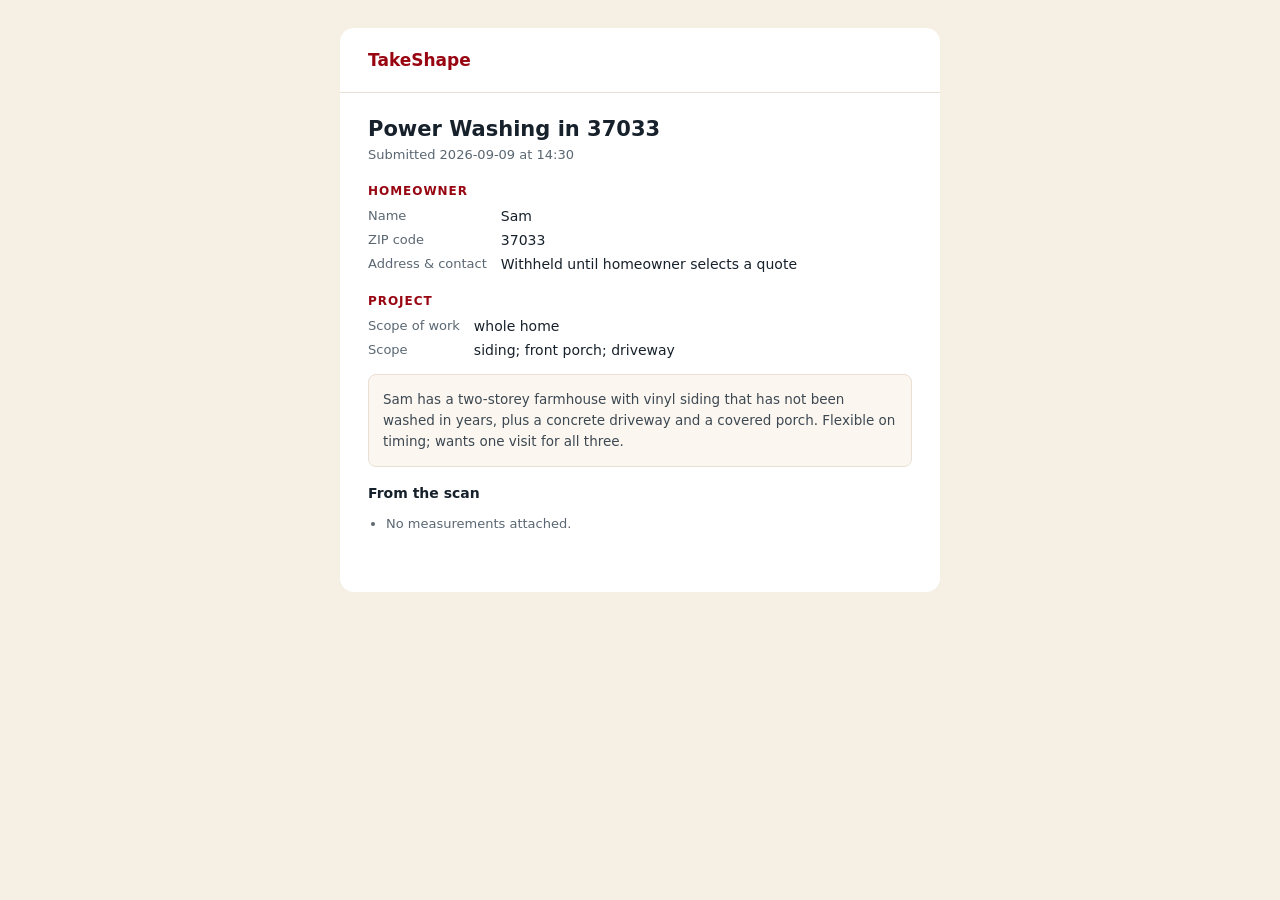
==== commit f8e2c4ab: "Align quote request surfaces with TakeShape brand" ====
--- a/backend/docs/samples/ops-email-rural.html
+++ b/backend/docs/samples/ops-email-rural.html
@@ -1,11 +1,11 @@
-<!doctype html><html><body style="margin:0;padding:0;background:#F2F4F6">
-<table role="presentation" width="100%" cellpadding="0" cellspacing="0" style="background:#F2F4F6;padding:28px 12px"><tr><td align="center">
+<!doctype html><html><body style="margin:0;padding:0;background:#F5EFE4">
+<table role="presentation" width="100%" cellpadding="0" cellspacing="0" style="background:#F5EFE4;padding:28px 12px"><tr><td align="center">
 <table role="presentation" width="600" cellpadding="0" cellspacing="0" style="max-width:600px;width:100%;background:#FFFFFF;border-radius:14px;overflow:hidden;font-family:'Segoe UI',system-ui,-apple-system,sans-serif">
-<tr><td style="padding:22px 28px;border-bottom:1px solid #EDF0F3"><span style="font-size:17px;font-weight:700;color:#17212B">TakeShape</span></td></tr>
+<tr><td style="padding:22px 28px;border-bottom:1px solid #EADFD4"><span style="font-size:17px;font-weight:700;color:#980612">TakeShape</span></td></tr>
 <tr><td style="padding:24px 28px 8px"><div style="font-size:21px;font-weight:700;color:#17212B;margin-bottom:6px">Power Washing in 37033</div>
 <div style="font-size:13px;color:#5A6772">Submitted 2026-09-09 at 14:30</div></td></tr>
-<tr><td style="padding:14px 28px 0"><div style="font-size:12px;font-weight:700;letter-spacing:.08em;text-transform:uppercase;color:#2E7D53;margin-bottom:6px">Homeowner</div><table role="presentation" cellpadding="0" cellspacing="0"><tr><td style="padding:4px 14px 4px 0;color:#5A6772;font-size:13px;vertical-align:top">Name</td><td style="padding:4px 0;color:#17212B;font-size:14px">Sam</td></tr><tr><td style="padding:4px 14px 4px 0;color:#5A6772;font-size:13px;vertical-align:top">ZIP code</td><td style="padding:4px 0;color:#17212B;font-size:14px">37033</td></tr><tr><td style="padding:4px 14px 4px 0;color:#5A6772;font-size:13px;vertical-align:top">Address &amp; contact</td><td style="padding:4px 0;color:#17212B;font-size:14px">Withheld until homeowner selects a quote</td></tr></table></td></tr>
-<tr><td style="padding:18px 28px 0"><div style="font-size:12px;font-weight:700;letter-spacing:.08em;text-transform:uppercase;color:#2E7D53;margin-bottom:6px">Project</div><table role="presentation" cellpadding="0" cellspacing="0"><tr><td style="padding:4px 14px 4px 0;color:#5A6772;font-size:13px;vertical-align:top">Scope of work</td><td style="padding:4px 0;color:#17212B;font-size:14px">whole home</td></tr><tr><td style="padding:4px 14px 4px 0;color:#5A6772;font-size:13px;vertical-align:top">Scope</td><td style="padding:4px 0;color:#17212B;font-size:14px">siding; front porch; driveway</td></tr></table>
-<div style="margin-top:12px;padding:14px;background:#F7F9FA;border-radius:8px;color:#3D4852;font-size:13.5px;line-height:1.55;white-space:pre-line">Sam has a two-storey farmhouse with vinyl siding that has not been washed in years, plus a concrete driveway and a covered porch. Flexible on timing; wants one visit for all three.</div>
+<tr><td style="padding:14px 28px 0"><div style="font-size:12px;font-weight:700;letter-spacing:.08em;text-transform:uppercase;color:#980612;margin-bottom:6px">Homeowner</div><table role="presentation" cellpadding="0" cellspacing="0"><tr><td style="padding:4px 14px 4px 0;color:#5A6772;font-size:13px;vertical-align:top">Name</td><td style="padding:4px 0;color:#17212B;font-size:14px">Sam</td></tr><tr><td style="padding:4px 14px 4px 0;color:#5A6772;font-size:13px;vertical-align:top">ZIP code</td><td style="padding:4px 0;color:#17212B;font-size:14px">37033</td></tr><tr><td style="padding:4px 14px 4px 0;color:#5A6772;font-size:13px;vertical-align:top">Address &amp; contact</td><td style="padding:4px 0;color:#17212B;font-size:14px">Withheld until homeowner selects a quote</td></tr></table></td></tr>
+<tr><td style="padding:18px 28px 0"><div style="font-size:12px;font-weight:700;letter-spacing:.08em;text-transform:uppercase;color:#980612;margin-bottom:6px">Project</div><table role="presentation" cellpadding="0" cellspacing="0"><tr><td style="padding:4px 14px 4px 0;color:#5A6772;font-size:13px;vertical-align:top">Scope of work</td><td style="padding:4px 0;color:#17212B;font-size:14px">whole home</td></tr><tr><td style="padding:4px 14px 4px 0;color:#5A6772;font-size:13px;vertical-align:top">Scope</td><td style="padding:4px 0;color:#17212B;font-size:14px">siding; front porch; driveway</td></tr></table>
+<div style="margin-top:12px;padding:14px;background:#FBF7F0;border:1px solid #EADFD4;border-radius:8px;color:#3D4852;font-size:13.5px;line-height:1.55;white-space:pre-line">Sam has a two-storey farmhouse with vinyl siding that has not been washed in years, plus a concrete driveway and a covered porch. Flexible on timing; wants one visit for all three.</div>
 <div style="margin-top:18px;color:#17212B;font-size:14px;font-weight:600">From the scan</div><ul style="padding-left:18px;color:#5A6772;font-size:13px;line-height:1.5"><li style="margin:4px 0">No measurements attached.</li></ul></td></tr>
 <tr><td style="padding:18px 28px 28px"></td></tr></table></td></tr></table></body></html>
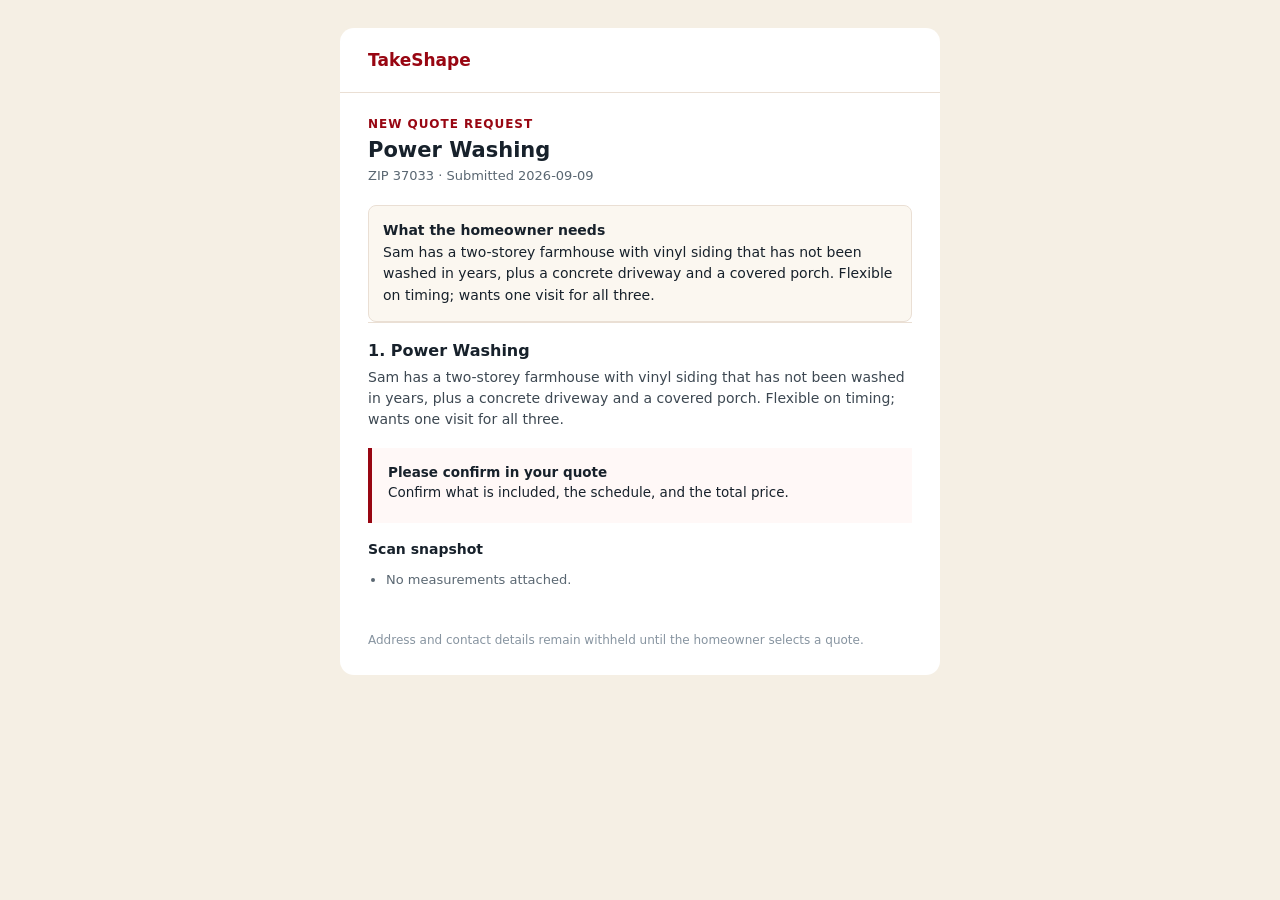
==== commit 7eb3551f: "Simplify provider quote request briefs" ====
--- a/backend/docs/samples/ops-email-rural.html
+++ b/backend/docs/samples/ops-email-rural.html
@@ -2,10 +2,9 @@
 <table role="presentation" width="100%" cellpadding="0" cellspacing="0" style="background:#F5EFE4;padding:28px 12px"><tr><td align="center">
 <table role="presentation" width="600" cellpadding="0" cellspacing="0" style="max-width:600px;width:100%;background:#FFFFFF;border-radius:14px;overflow:hidden;font-family:'Segoe UI',system-ui,-apple-system,sans-serif">
 <tr><td style="padding:22px 28px;border-bottom:1px solid #EADFD4"><span style="font-size:17px;font-weight:700;color:#980612">TakeShape</span></td></tr>
-<tr><td style="padding:24px 28px 8px"><div style="font-size:21px;font-weight:700;color:#17212B;margin-bottom:6px">Power Washing in 37033</div>
-<div style="font-size:13px;color:#5A6772">Submitted 2026-09-09 at 14:30</div></td></tr>
-<tr><td style="padding:14px 28px 0"><div style="font-size:12px;font-weight:700;letter-spacing:.08em;text-transform:uppercase;color:#980612;margin-bottom:6px">Homeowner</div><table role="presentation" cellpadding="0" cellspacing="0"><tr><td style="padding:4px 14px 4px 0;color:#5A6772;font-size:13px;vertical-align:top">Name</td><td style="padding:4px 0;color:#17212B;font-size:14px">Sam</td></tr><tr><td style="padding:4px 14px 4px 0;color:#5A6772;font-size:13px;vertical-align:top">ZIP code</td><td style="padding:4px 0;color:#17212B;font-size:14px">37033</td></tr><tr><td style="padding:4px 14px 4px 0;color:#5A6772;font-size:13px;vertical-align:top">Address &amp; contact</td><td style="padding:4px 0;color:#17212B;font-size:14px">Withheld until homeowner selects a quote</td></tr></table></td></tr>
-<tr><td style="padding:18px 28px 0"><div style="font-size:12px;font-weight:700;letter-spacing:.08em;text-transform:uppercase;color:#980612;margin-bottom:6px">Project</div><table role="presentation" cellpadding="0" cellspacing="0"><tr><td style="padding:4px 14px 4px 0;color:#5A6772;font-size:13px;vertical-align:top">Scope of work</td><td style="padding:4px 0;color:#17212B;font-size:14px">whole home</td></tr><tr><td style="padding:4px 14px 4px 0;color:#5A6772;font-size:13px;vertical-align:top">Scope</td><td style="padding:4px 0;color:#17212B;font-size:14px">siding; front porch; driveway</td></tr></table>
-<div style="margin-top:12px;padding:14px;background:#FBF7F0;border:1px solid #EADFD4;border-radius:8px;color:#3D4852;font-size:13.5px;line-height:1.55;white-space:pre-line">Sam has a two-storey farmhouse with vinyl siding that has not been washed in years, plus a concrete driveway and a covered porch. Flexible on timing; wants one visit for all three.</div>
-<div style="margin-top:18px;color:#17212B;font-size:14px;font-weight:600">From the scan</div><ul style="padding-left:18px;color:#5A6772;font-size:13px;line-height:1.5"><li style="margin:4px 0">No measurements attached.</li></ul></td></tr>
-<tr><td style="padding:18px 28px 28px"></td></tr></table></td></tr></table></body></html>+<tr><td style="padding:24px 28px 8px"><div style="font-size:12px;font-weight:700;letter-spacing:.08em;text-transform:uppercase;color:#980612;margin-bottom:7px">New Quote request</div><div style="font-size:21px;font-weight:700;color:#17212B;margin-bottom:6px">Power Washing</div>
+<div style="font-size:13px;color:#5A6772">ZIP 37033 · Submitted 2026-09-09</div></td></tr>
+<tr><td style="padding:14px 28px 0"><div style="padding:14px;background:#FBF7F0;border:1px solid #EADFD4;border-radius:8px;color:#17212B;font-size:14px;line-height:1.55"><strong>What the homeowner needs</strong><br>Sam has a two-storey farmhouse with vinyl siding that has not been washed in years, plus a concrete driveway and a covered porch. Flexible on timing; wants one visit for all three.</div><div style="padding:18px 0;border-top:1px solid #EADFD4"><div style="font-size:16px;font-weight:700;color:#17212B">1. Power Washing</div><div style="margin-top:7px;color:#3D4852;font-size:14px;line-height:1.5">Sam has a two-storey farmhouse with vinyl siding that has not been washed in years, plus a concrete driveway and a covered porch. Flexible on timing; wants one visit for all three.</div></div>
+<div style="padding:14px 16px;border-left:4px solid #980612;background:#FFF8F7;color:#17212B;font-size:13.5px;line-height:1.5"><strong>Please confirm in your quote</strong><br>Confirm what is included, the schedule, and the total price.<ul style="padding-left:18px;margin:7px 0 0"></ul></div>
+<div style="margin-top:18px;color:#17212B;font-size:14px;font-weight:600">Scan snapshot</div><ul style="padding-left:18px;color:#5A6772;font-size:13px;line-height:1.5"><li style="margin:4px 0">No measurements attached.</li></ul></td></tr>
+<tr><td style="padding:18px 28px 28px"><p style="font-size:12px;color:#8794A0;margin:12px 0 0">Address and contact details remain withheld until the homeowner selects a quote.</p></td></tr></table></td></tr></table></body></html>
